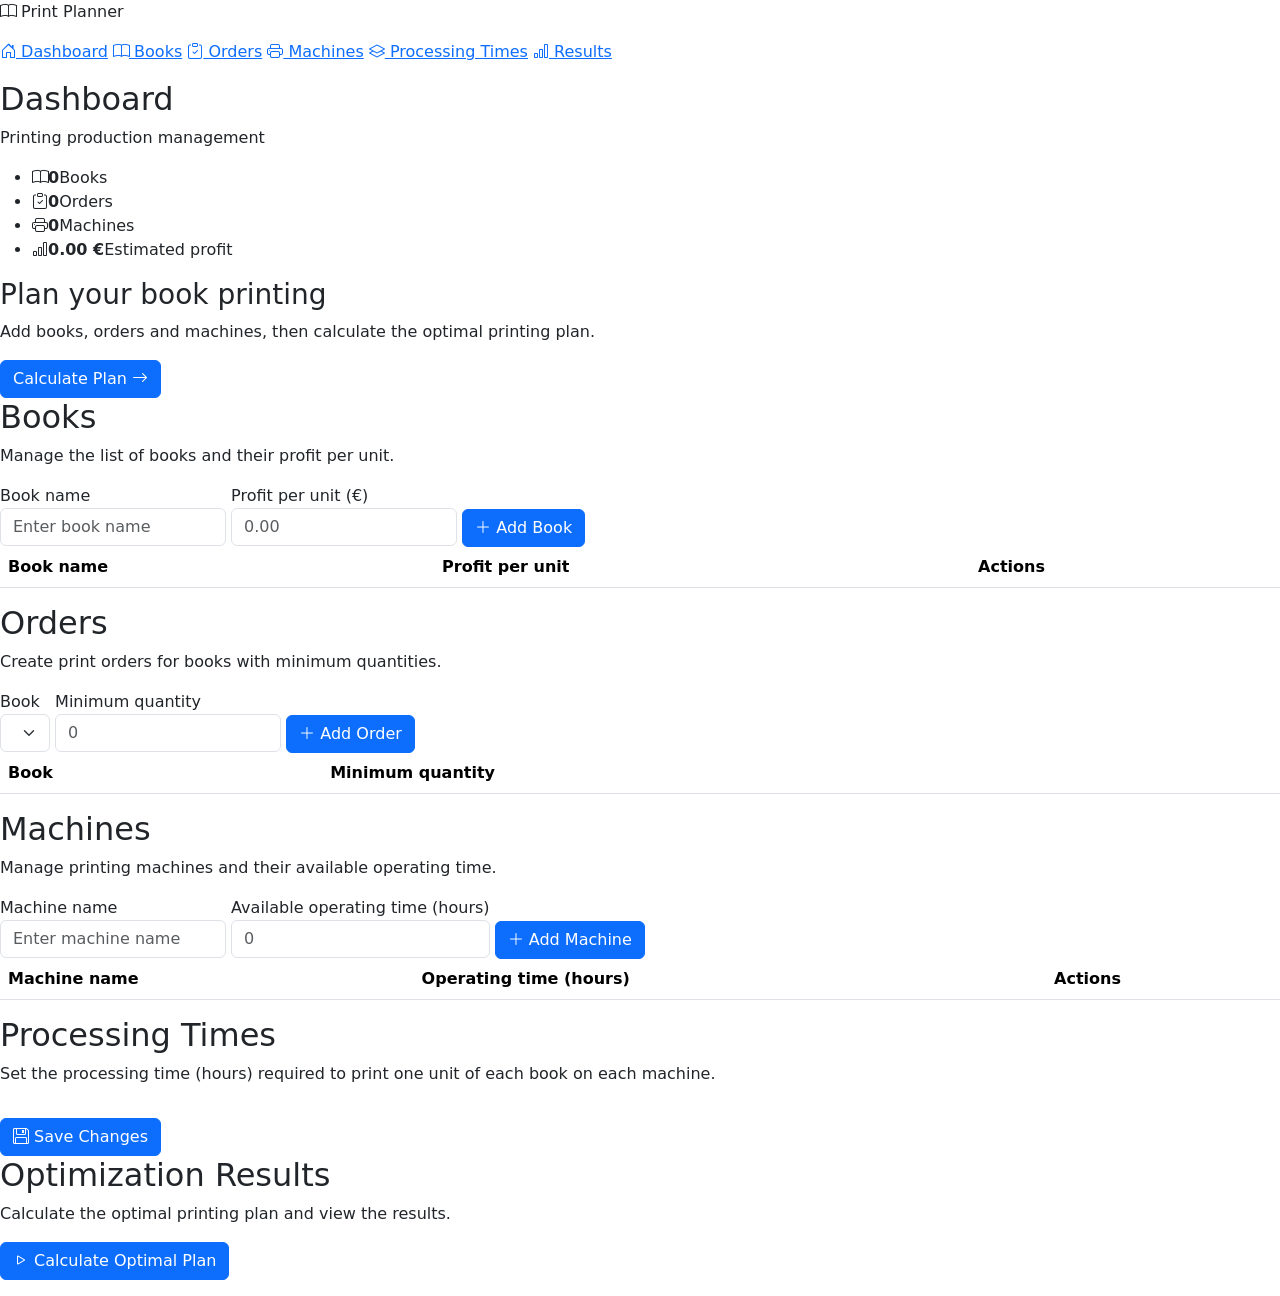
==== frontend/planner.html @ f0a4769e "Add initial planner HTML structure and content" ====
<!DOCTYPE html>
<html lang="en">
<head>
  <meta charset="UTF-8">
  <meta name="viewport" content="width=device-width, initial-scale=1">
  <title>Print Planner</title>
  <link href="https://cdn.jsdelivr.net/npm/bootstrap@5.3.3/dist/css/bootstrap.min.css" rel="stylesheet">
  <link href="https://cdn.jsdelivr.net/npm/bootstrap-icons@1.11.3/font/bootstrap-icons.min.css" rel="stylesheet">
  <link href="style.css" rel="stylesheet">
</head>
<body>

  <!-- Sānu izvēlne -->
  <nav>
    <p class="logo"><i class="bi bi-book"></i> Print Planner</p>
    <a href="#dashboard"><i class="bi bi-house-door"></i> Dashboard</a>
    <a href="#books"><i class="bi bi-book"></i> Books</a>
    <a href="#orders"><i class="bi bi-clipboard-check"></i> Orders</a>
    <a href="#machines"><i class="bi bi-printer"></i> Machines</a>
    <a href="#times"><i class="bi bi-layers"></i> Processing Times</a>
    <a href="#results"><i class="bi bi-bar-chart"></i> Results</a>
  </nav>

  <main>
    <p id="message"></p>

    <!-- Dashboard -->
    <section id="dashboard">
      <header>
        <hgroup>
          <h2 class="title">Dashboard</h2>
          <p class="note">Printing production management</p>
        </hgroup>
      </header>

      <ul class="stats">
        <li class="lavender"><i class="bi bi-book"></i><strong id="count-books">0</strong><span>Books</span></li>
        <li class="mint"><i class="bi bi-clipboard-check"></i><strong id="count-orders">0</strong><span>Orders</span></li>
        <li class="pink"><i class="bi bi-printer"></i><strong id="count-machines">0</strong><span>Machines</span></li>
        <li class="lavender"><i class="bi bi-bar-chart"></i><strong id="count-profit">0.00 €</strong><span>Estimated profit</span></li>
      </ul>

      <article class="hero">
        <hgroup>
          <h3 class="title">Plan your book printing</h3>
          <p class="note">Add books, orders and machines, then calculate the optimal printing plan.</p>
          <a href="#results" class="btn btn-primary">Calculate Plan <i class="bi bi-arrow-right"></i></a>
        </hgroup>
      </article>
    </section>

    <!-- FE1 + FE8: grāmatas -->
    <section id="books">
      <header>
        <hgroup>
          <h2 class="title">Books</h2>
          <p class="note">Manage the list of books and their profit per unit.</p>
        </hgroup>
      </header>

      <form data-list="books" novalidate>
        <input type="hidden" name="id">
        <label>Book name
          <input class="form-control" name="name" required minlength="2" maxlength="120" placeholder="Enter book name">
          <small class="invalid-feedback">Enter a name (at least 2 characters).</small>
        </label>
        <label>Profit per unit (€)
          <input class="form-control" name="profitPerUnit" type="number" min="0" step="0.01" required placeholder="0.00">
          <small class="invalid-feedback">Enter a profit of 0 or more.</small>
        </label>
        <button class="btn btn-primary"><i class="bi bi-plus-lg"></i> <span data-label="Add Book">Add Book</span></button>
        <button class="btn btn-outline-secondary cancel" type="button" onclick="resetForm(this.form)" hidden>Cancel</button>
      </form>

      <table class="table">
        <thead><tr><th>Book name</th><th>Profit per unit</th><th>Actions</th></tr></thead>
        <tbody id="books-rows"></tbody>
      </table>
    </section>

    <!-- FE2: pasūtījumi -->
    <section id="orders">
      <header>
        <hgroup>
          <h2 class="title">Orders</h2>
          <p class="note">Create print orders for books with minimum quantities.</p>
        </hgroup>
      </header>

      <form data-list="orders" novalidate>
        <label>Book
          <select id="orderBook" class="form-select" name="bookId" required></select>
          <small class="invalid-feedback">Choose a book.</small>
        </label>
        <label>Minimum quantity
          <input class="form-control" name="minQuantity" type="number" min="1" step="1" required placeholder="0">
          <small class="invalid-feedback">Enter a whole number, 1 or more.</small>
        </label>
        <button class="btn btn-primary"><i class="bi bi-plus-lg"></i> Add Order</button>
      </form>

      <table class="table">
        <thead><tr><th>Book</th><th>Minimum quantity</th></tr></thead>
        <tbody id="orders-rows"></tbody>
      </table>
    </section>

    <!-- FE3 + FE8: iekārtas -->
    <section id="machines">
      <header>
        <hgroup>
          <h2 class="title">Machines</h2>
          <p class="note">Manage printing machines and their available operating time.</p>
        </hgroup>
      </header>

      <form data-list="machines" novalidate>
        <input type="hidden" name="id">
        <label>Machine name
          <input class="form-control" name="name" required minlength="2" maxlength="120" placeholder="Enter machine name">
          <small class="invalid-feedback">Enter a name (at least 2 characters).</small>
        </label>
        <label>Available operating time (hours)
          <input class="form-control" name="availableTime" type="number" min="0.01" step="any" required placeholder="0">
          <small class="invalid-feedback">Enter hours greater than 0.</small>
        </label>
        <button class="btn btn-primary"><i class="bi bi-plus-lg"></i> <span data-label="Add Machine">Add Machine</span></button>
        <button class="btn btn-outline-secondary cancel" type="button" onclick="resetForm(this.form)" hidden>Cancel</button>
      </form>

      <table class="table">
        <thead><tr><th>Machine name</th><th>Operating time (hours)</th><th>Actions</th></tr></thead>
        <tbody id="machines-rows"></tbody>
      </table>
    </section>

    <!-- FE4: apstrādes laiki -->
    <section id="times">
      <header>
        <hgroup>
          <h2 class="title">Processing Times</h2>
          <p class="note">Set the processing time (hours) required to print one unit of each book on each machine.</p>
        </hgroup>
      </header>

      <form id="timesForm" novalidate>
        <table id="timesTable" class="table"></table>
        <button class="btn btn-primary"><i class="bi bi-floppy"></i> Save Changes</button>
      </form>
    </section>

    <!-- FE5 + FE6 + FE7 + FE10: optimizācijas rezultāti -->
    <section id="results">
      <header>
        <hgroup>
          <h2 class="title">Optimization Results</h2>
          <p class="note">Calculate the optimal printing plan and view the results.</p>
        </hgroup>
      </header>

      <button id="optimizeButton" class="btn btn-primary" onclick="runOptimize()"><i class="bi bi-play"></i> Calculate Optimal Plan</button>
      <p id="planInfo" class="error"></p>

      <article id="result" hidden>
        <aside class="trophy">
          <i class="bi bi-trophy"></i>
          <p>Total profit</p>
          <strong id="totalProfit"></strong>
        </aside>

        <table class="table">
          <thead><tr><th>Order</th><th>Print quantity</th><th>Profit</th><th>Graph</th></tr></thead>
          <tbody id="planRows"></tbody>
        </table>

        <aside class="load">
          <h3 class="subtitle">Machine Utilization</h3>
          <ul id="loadList"></ul>
        </aside>
      </article>
    </section>
  </main>

  <script src="app.js"></script>
</body>
</html>
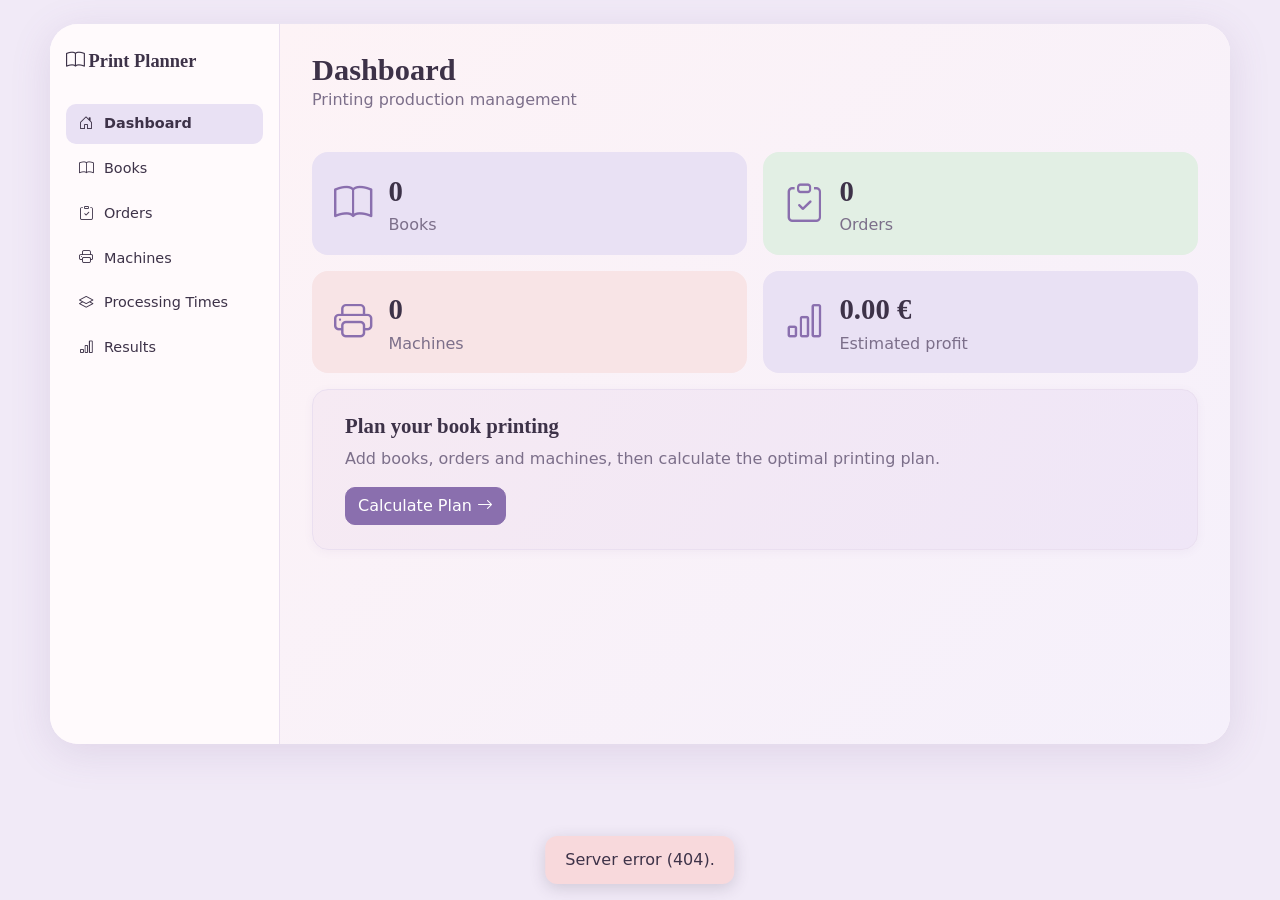
==== commit b6bb395d: "PRO-150 PRO-151: implement frontend optimization UI" ====
--- a/frontend/planner.html
+++ b/frontend/planner.html
@@ -1,186 +1,194 @@
-<!DOCTYPE html>
-<html lang="en">
-<head>
-  <meta charset="UTF-8">
-  <meta name="viewport" content="width=device-width, initial-scale=1">
-  <title>Print Planner</title>
-  <link href="https://cdn.jsdelivr.net/npm/bootstrap@5.3.3/dist/css/bootstrap.min.css" rel="stylesheet">
-  <link href="https://cdn.jsdelivr.net/npm/bootstrap-icons@1.11.3/font/bootstrap-icons.min.css" rel="stylesheet">
-  <link href="style.css" rel="stylesheet">
-</head>
-<body>
-
-  <!-- Sānu izvēlne -->
-  <nav>
-    <p class="logo"><i class="bi bi-book"></i> Print Planner</p>
-    <a href="#dashboard"><i class="bi bi-house-door"></i> Dashboard</a>
-    <a href="#books"><i class="bi bi-book"></i> Books</a>
-    <a href="#orders"><i class="bi bi-clipboard-check"></i> Orders</a>
-    <a href="#machines"><i class="bi bi-printer"></i> Machines</a>
-    <a href="#times"><i class="bi bi-layers"></i> Processing Times</a>
-    <a href="#results"><i class="bi bi-bar-chart"></i> Results</a>
-  </nav>
-
-  <main>
-    <p id="message"></p>
-
-    <!-- Dashboard -->
-    <section id="dashboard">
-      <header>
-        <hgroup>
-          <h2 class="title">Dashboard</h2>
-          <p class="note">Printing production management</p>
-        </hgroup>
-      </header>
-
-      <ul class="stats">
-        <li class="lavender"><i class="bi bi-book"></i><strong id="count-books">0</strong><span>Books</span></li>
-        <li class="mint"><i class="bi bi-clipboard-check"></i><strong id="count-orders">0</strong><span>Orders</span></li>
-        <li class="pink"><i class="bi bi-printer"></i><strong id="count-machines">0</strong><span>Machines</span></li>
-        <li class="lavender"><i class="bi bi-bar-chart"></i><strong id="count-profit">0.00 €</strong><span>Estimated profit</span></li>
-      </ul>
-
-      <article class="hero">
-        <hgroup>
-          <h3 class="title">Plan your book printing</h3>
-          <p class="note">Add books, orders and machines, then calculate the optimal printing plan.</p>
-          <a href="#results" class="btn btn-primary">Calculate Plan <i class="bi bi-arrow-right"></i></a>
-        </hgroup>
-      </article>
-    </section>
-
-    <!-- FE1 + FE8: grāmatas -->
-    <section id="books">
-      <header>
-        <hgroup>
-          <h2 class="title">Books</h2>
-          <p class="note">Manage the list of books and their profit per unit.</p>
-        </hgroup>
-      </header>
-
-      <form data-list="books" novalidate>
-        <input type="hidden" name="id">
-        <label>Book name
-          <input class="form-control" name="name" required minlength="2" maxlength="120" placeholder="Enter book name">
-          <small class="invalid-feedback">Enter a name (at least 2 characters).</small>
-        </label>
-        <label>Profit per unit (€)
-          <input class="form-control" name="profitPerUnit" type="number" min="0" step="0.01" required placeholder="0.00">
-          <small class="invalid-feedback">Enter a profit of 0 or more.</small>
-        </label>
-        <button class="btn btn-primary"><i class="bi bi-plus-lg"></i> <span data-label="Add Book">Add Book</span></button>
-        <button class="btn btn-outline-secondary cancel" type="button" onclick="resetForm(this.form)" hidden>Cancel</button>
-      </form>
-
-      <table class="table">
-        <thead><tr><th>Book name</th><th>Profit per unit</th><th>Actions</th></tr></thead>
-        <tbody id="books-rows"></tbody>
-      </table>
-    </section>
-
-    <!-- FE2: pasūtījumi -->
-    <section id="orders">
-      <header>
-        <hgroup>
-          <h2 class="title">Orders</h2>
-          <p class="note">Create print orders for books with minimum quantities.</p>
-        </hgroup>
-      </header>
-
-      <form data-list="orders" novalidate>
-        <label>Book
-          <select id="orderBook" class="form-select" name="bookId" required></select>
-          <small class="invalid-feedback">Choose a book.</small>
-        </label>
-        <label>Minimum quantity
-          <input class="form-control" name="minQuantity" type="number" min="1" step="1" required placeholder="0">
-          <small class="invalid-feedback">Enter a whole number, 1 or more.</small>
-        </label>
-        <button class="btn btn-primary"><i class="bi bi-plus-lg"></i> Add Order</button>
-      </form>
-
-      <table class="table">
-        <thead><tr><th>Book</th><th>Minimum quantity</th></tr></thead>
-        <tbody id="orders-rows"></tbody>
-      </table>
-    </section>
-
-    <!-- FE3 + FE8: iekārtas -->
-    <section id="machines">
-      <header>
-        <hgroup>
-          <h2 class="title">Machines</h2>
-          <p class="note">Manage printing machines and their available operating time.</p>
-        </hgroup>
-      </header>
-
-      <form data-list="machines" novalidate>
-        <input type="hidden" name="id">
-        <label>Machine name
-          <input class="form-control" name="name" required minlength="2" maxlength="120" placeholder="Enter machine name">
-          <small class="invalid-feedback">Enter a name (at least 2 characters).</small>
-        </label>
-        <label>Available operating time (hours)
-          <input class="form-control" name="availableTime" type="number" min="0.01" step="any" required placeholder="0">
-          <small class="invalid-feedback">Enter hours greater than 0.</small>
-        </label>
-        <button class="btn btn-primary"><i class="bi bi-plus-lg"></i> <span data-label="Add Machine">Add Machine</span></button>
-        <button class="btn btn-outline-secondary cancel" type="button" onclick="resetForm(this.form)" hidden>Cancel</button>
-      </form>
-
-      <table class="table">
-        <thead><tr><th>Machine name</th><th>Operating time (hours)</th><th>Actions</th></tr></thead>
-        <tbody id="machines-rows"></tbody>
-      </table>
-    </section>
-
-    <!-- FE4: apstrādes laiki -->
-    <section id="times">
-      <header>
-        <hgroup>
-          <h2 class="title">Processing Times</h2>
-          <p class="note">Set the processing time (hours) required to print one unit of each book on each machine.</p>
-        </hgroup>
-      </header>
-
-      <form id="timesForm" novalidate>
-        <table id="timesTable" class="table"></table>
-        <button class="btn btn-primary"><i class="bi bi-floppy"></i> Save Changes</button>
-      </form>
-    </section>
-
-    <!-- FE5 + FE6 + FE7 + FE10: optimizācijas rezultāti -->
-    <section id="results">
-      <header>
-        <hgroup>
-          <h2 class="title">Optimization Results</h2>
-          <p class="note">Calculate the optimal printing plan and view the results.</p>
-        </hgroup>
-      </header>
-
-      <button id="optimizeButton" class="btn btn-primary" onclick="runOptimize()"><i class="bi bi-play"></i> Calculate Optimal Plan</button>
-      <p id="planInfo" class="error"></p>
-
-      <article id="result" hidden>
-        <aside class="trophy">
-          <i class="bi bi-trophy"></i>
-          <p>Total profit</p>
-          <strong id="totalProfit"></strong>
-        </aside>
-
-        <table class="table">
-          <thead><tr><th>Order</th><th>Print quantity</th><th>Profit</th><th>Graph</th></tr></thead>
-          <tbody id="planRows"></tbody>
-        </table>
-
-        <aside class="load">
-          <h3 class="subtitle">Machine Utilization</h3>
-          <ul id="loadList"></ul>
-        </aside>
-      </article>
-    </section>
-  </main>
-
-  <script src="app.js"></script>
-</body>
-</html>
+<!DOCTYPE html>
+<html lang="en">
+<head>
+  <meta charset="UTF-8">
+  <meta name="viewport" content="width=device-width, initial-scale=1">
+  <title>Print Planner</title>
+  <link href="https://cdn.jsdelivr.net/npm/bootstrap@5.3.3/dist/css/bootstrap.min.css" rel="stylesheet">
+  <link href="https://cdn.jsdelivr.net/npm/bootstrap-icons@1.11.3/font/bootstrap-icons.min.css" rel="stylesheet">
+  <link href="style.css" rel="stylesheet">
+</head>
+<body>
+
+  <!-- Sānu izvēlne -->
+  <nav>
+    <p class="logo"><i class="bi bi-book"></i> Print Planner</p>
+    <a href="#dashboard"><i class="bi bi-house-door"></i> Dashboard</a>
+    <a href="#books"><i class="bi bi-book"></i> Books</a>
+    <a href="#orders"><i class="bi bi-clipboard-check"></i> Orders</a>
+    <a href="#machines"><i class="bi bi-printer"></i> Machines</a>
+    <a href="#times"><i class="bi bi-layers"></i> Processing Times</a>
+    <a href="#results"><i class="bi bi-bar-chart"></i> Results</a>
+  </nav>
+
+  <main>
+    <p id="message"></p>
+
+    <!-- Dashboard -->
+    <section id="dashboard">
+      <header>
+        <hgroup>
+          <h2 class="title">Dashboard</h2>
+          <p class="note">Printing production management</p>
+        </hgroup>
+      </header>
+
+      <ul class="stats">
+        <li class="lavender"><i class="bi bi-book"></i><strong id="count-books">0</strong><span>Books</span></li>
+        <li class="mint"><i class="bi bi-clipboard-check"></i><strong id="count-orders">0</strong><span>Orders</span></li>
+        <li class="pink"><i class="bi bi-printer"></i><strong id="count-machines">0</strong><span>Machines</span></li>
+        <li class="lavender"><i class="bi bi-bar-chart"></i><strong id="count-profit">0.00 €</strong><span>Estimated profit</span></li>
+      </ul>
+
+      <article class="hero">
+        <hgroup>
+          <h3 class="title">Plan your book printing</h3>
+          <p class="note">Add books, orders and machines, then calculate the optimal printing plan.</p>
+          <a href="#results" class="btn btn-primary">Calculate Plan <i class="bi bi-arrow-right"></i></a>
+        </hgroup>
+      </article>
+    </section>
+
+    <!-- FE1 + FE8: grāmatas -->
+    <section id="books">
+      <header>
+        <hgroup>
+          <h2 class="title">Books</h2>
+          <p class="note">Manage the list of books and their profit per unit.</p>
+        </hgroup>
+      </header>
+
+      <form data-list="books" novalidate>
+        <input type="hidden" name="id">
+        <label>Book name
+          <input class="form-control" name="name" required minlength="2" maxlength="120" placeholder="Enter book name">
+          <small class="invalid-feedback">Enter a name (at least 2 characters).</small>
+        </label>
+        <label>Profit per unit (€)
+          <input class="form-control" name="profitPerUnit" type="number" min="0" step="0.01" required placeholder="0.00">
+          <small class="invalid-feedback">Enter a profit of 0 or more.</small>
+        </label>
+        <button class="btn btn-primary"><i class="bi bi-plus-lg"></i> <span data-label="Add Book">Add Book</span></button>
+        <button class="btn btn-outline-secondary cancel" type="button" onclick="resetForm(this.form)" hidden>Cancel</button>
+      </form>
+
+      <table class="table">
+        <thead><tr><th>Book name</th><th>Profit per unit</th><th>Actions</th></tr></thead>
+        <tbody id="books-rows"></tbody>
+      </table>
+    </section>
+
+    <!-- FE2: pasūtījumi -->
+    <section id="orders">
+      <header>
+        <hgroup>
+          <h2 class="title">Orders</h2>
+          <p class="note">Create print orders for books with minimum quantities.</p>
+        </hgroup>
+      </header>
+
+      <form data-list="orders" novalidate>
+        <label>Book
+          <select id="orderBook" class="form-select" name="bookId" required></select>
+          <small class="invalid-feedback">Choose a book.</small>
+        </label>
+        <label>Minimum quantity
+          <input class="form-control" name="minQuantity" type="number" min="1" step="1" required placeholder="0">
+          <small class="invalid-feedback">Enter a whole number, 1 or more.</small>
+        </label>
+        <button class="btn btn-primary"><i class="bi bi-plus-lg"></i> Add Order</button>
+      </form>
+
+      <table class="table">
+        <thead><tr><th>Book</th><th>Minimum quantity</th></tr></thead>
+        <tbody id="orders-rows"></tbody>
+      </table>
+    </section>
+
+    <!-- FE3 + FE8: iekārtas -->
+    <section id="machines">
+      <header>
+        <hgroup>
+          <h2 class="title">Machines</h2>
+          <p class="note">Manage printing machines and their available operating time.</p>
+        </hgroup>
+      </header>
+
+      <form data-list="machines" novalidate>
+        <input type="hidden" name="id">
+        <label>Machine name
+          <input class="form-control" name="name" required minlength="2" maxlength="120" placeholder="Enter machine name">
+          <small class="invalid-feedback">Enter a name (at least 2 characters).</small>
+        </label>
+        <label>Available operating time (minutes)
+          <input class="form-control" name="availableTime" type="number" min="0.01" step="any" required placeholder="0">
+          <small class="invalid-feedback">Enter minutes greater than 0.</small>
+        </label>
+        <label>Continuous printing time before maintenance (minutes)
+          <input class="form-control" name="continuousPrintingTime" type="number" min="0.01" step="any" required placeholder="0">
+          <small class="invalid-feedback">Enter minutes greater than 0.</small>
+        </label>
+        <label>Maintenance duration (minutes)
+          <input class="form-control" name="maintenanceTime" type="number" min="0" step="any" required placeholder="0">
+          <small class="invalid-feedback">Enter 0 or more minutes.</small>
+        </label>
+        <button class="btn btn-primary"><i class="bi bi-plus-lg"></i> <span data-label="Add Machine">Add Machine</span></button>
+        <button class="btn btn-outline-secondary cancel" type="button" onclick="resetForm(this.form)" hidden>Cancel</button>
+      </form>
+
+      <table class="table">
+        <thead><tr><th>Machine name</th><th>Operating time (minutes)</th><th>Print time before maintenance (minutes)</th><th>Maintenance duration (minutes)</th><th>Actions</th></tr></thead>
+        <tbody id="machines-rows"></tbody>
+      </table>
+    </section>
+
+    <!-- FE4: apstrādes laiki -->
+    <section id="times">
+      <header>
+        <hgroup>
+          <h2 class="title">Processing Times</h2>
+          <p class="note">Set the processing time (minutes) required to print one unit of each book on each machine.</p>
+        </hgroup>
+      </header>
+
+      <form id="timesForm" novalidate>
+        <table id="timesTable" class="table"></table>
+        <button class="btn btn-primary"><i class="bi bi-floppy"></i> Save Changes</button>
+      </form>
+    </section>
+
+    <!-- FE5 + FE6 + FE7 + FE10: optimizācijas rezultāti -->
+    <section id="results">
+      <header>
+        <hgroup>
+          <h2 class="title">Optimization Results</h2>
+          <p class="note">Calculate the optimal printing plan and view the results.</p>
+        </hgroup>
+      </header>
+
+      <button id="optimizeButton" class="btn btn-primary" onclick="runOptimize()"><i class="bi bi-play"></i> Calculate Optimal Plan</button>
+      <p id="planInfo" class="error"></p>
+
+      <article id="result" hidden>
+        <aside class="trophy">
+          <i class="bi bi-trophy"></i>
+          <p>Total profit</p>
+          <strong id="totalProfit"></strong>
+        </aside>
+
+        <table class="table">
+          <thead><tr><th>Order</th><th>Print quantity</th><th>Profit</th><th>Graph</th></tr></thead>
+          <tbody id="planRows"></tbody>
+        </table>
+
+        <aside class="load">
+          <h3 class="subtitle">Machine Utilization</h3>
+          <ul id="loadList"></ul>
+        </aside>
+      </article>
+    </section>
+  </main>
+
+  <script src="app.js"></script>
+</body>
+</html>
--- a/frontend/style.css
+++ b/frontend/style.css
@@ -0,0 +1,269 @@
+/* ===== Krāsas ===== */
+:root {
+  --ink: #3d3248;
+  --soft: #7c6f8a;
+  --line: #eadff0;
+  --purple: #8a6fae;
+  --purple-dark: #76599c;
+  --lavender: #e9e1f4;
+  --pink: #f8e4e6;
+  --mint: #e2efe4;
+  --sage: #a9c9a4;
+  --red: #b3483f;
+}
+
+html { background: #f1eaf7; scroll-behavior: smooth; }
+
+body {
+  display: grid;
+  grid-template-columns: 230px 1fr;
+  max-width: 1180px;
+  min-height: 720px;
+  margin: 1.5rem auto;
+  overflow: hidden;
+  color: var(--ink);
+  font-family: system-ui, "Segoe UI", Roboto, sans-serif;
+  background: #fffafc;
+  border-radius: 28px;
+  box-shadow: 0 8px 40px rgba(120, 90, 150, .15);
+}
+
+/* ===== Virsraksti ===== */
+.title, .subtitle { font-family: Georgia, "Times New Roman", serif; font-weight: 700; }
+h2.title { margin: 0; font-size: 1.9rem; }
+h3.title { font-size: 1.3rem; }
+.subtitle { margin: 2rem 0 1rem; font-size: 1.15rem; }
+.note { color: var(--soft); }
+
+/* ===== Sānu izvēlne ===== */
+nav {
+  display: flex;
+  flex-direction: column;
+  gap: .25rem;
+  padding: 1.5rem 1rem 0;
+  background: #fffafc;
+  border-right: 1px solid var(--line);
+  border-radius: 28px 0 0 28px;
+}
+.logo {
+  margin-bottom: 1.5rem;
+  font-family: Georgia, serif;
+  font-size: 1.15rem;
+  font-weight: 700;
+}
+nav a {
+  display: flex;
+  align-items: center;
+  gap: .7rem;
+  padding: .6rem .8rem;
+  color: var(--ink);
+  font-size: .9rem;
+  text-decoration: none;
+  border-radius: 10px;
+}
+nav a:hover { background: var(--pink); }
+
+body:not(:has(section:target)) a[href="#dashboard"],
+body:has(#dashboard:target) a[href="#dashboard"],
+body:has(#books:target) a[href="#books"],
+body:has(#orders:target) a[href="#orders"],
+body:has(#machines:target) a[href="#machines"],
+body:has(#times:target) a[href="#times"],
+body:has(#results:target) a[href="#results"] {
+  background: var(--lavender);
+  font-weight: 600;
+}
+
+/* ===== Lapas ===== */
+main {
+  padding: 1.75rem 2rem;
+  background: linear-gradient(135deg, #fdf3f6, #f5f0fb);
+  border-radius: 0 28px 28px 0;
+}
+section { display: none; }
+section:target { display: block; }
+body:not(:has(section:target)) #dashboard { display: block; }
+
+section > header {
+  display: flex;
+  align-items: center;
+  justify-content: space-between;
+  margin-bottom: 1.5rem;
+}
+
+/* ===== Kartītes ===== */
+form[data-list], .hero, .trophy, .load {
+  background: #fff;
+  border: 1px solid var(--line);
+  border-radius: 16px;
+  box-shadow: 0 2px 10px rgba(120, 90, 150, .06);
+}
+
+form[data-list] {
+  display: flex;
+  flex-wrap: wrap;
+  align-items: flex-end;
+  gap: 1rem;
+  margin-bottom: 1.5rem;
+  padding: 1.1rem;
+}
+form[data-list] label {
+  display: flex;
+  flex-direction: column;
+  flex: 1 1 200px;
+  gap: .25rem;
+  font-size: .85rem;
+  font-weight: 600;
+}
+
+.form-control, .form-select {
+  border-color: var(--line);
+  border-radius: 10px;
+}
+.form-control:focus, .form-select:focus {
+  border-color: var(--purple);
+  box-shadow: 0 0 0 .2rem rgba(138, 111, 174, .2);
+}
+
+.was-validated .form-control:valid, .was-validated .form-select:valid {
+  border-color: var(--line);
+  background-image: none;
+}
+.was-validated .form-control:invalid, .was-validated .form-select:invalid { border-color: #d98a82; }
+.invalid-feedback { color: var(--red); font-weight: 400; }
+
+/* ===== Pogas ===== */
+.btn { border-radius: 10px; }
+.btn-primary {
+  --bs-btn-bg: var(--purple);
+  --bs-btn-border-color: var(--purple);
+  --bs-btn-hover-bg: var(--purple-dark);
+  --bs-btn-hover-border-color: var(--purple-dark);
+  --bs-btn-active-bg: var(--purple-dark);
+  --bs-btn-active-border-color: var(--purple-dark);
+}
+.btn-outline-secondary {
+  --bs-btn-color: var(--soft);
+  --bs-btn-border-color: var(--line);
+  --bs-btn-hover-color: var(--ink);
+  --bs-btn-hover-bg: var(--lavender);
+  --bs-btn-hover-border-color: var(--lavender);
+}
+
+/* ===== Tabulas ===== */
+.table {
+  --bs-table-bg: #fff;
+  --bs-table-color: var(--ink);
+  --bs-table-border-color: var(--line);
+  margin-bottom: 1.25rem;
+  vertical-align: middle;
+  border: 1px solid var(--line);
+  border-collapse: separate;
+  border-spacing: 0;
+  border-radius: 14px;
+  overflow: hidden;
+}
+.table th { --bs-table-bg: var(--lavender); font-size: .85rem; }
+.table th:last-child, td.actions { text-align: right; }
+.empty { padding: 1.5rem; text-align: center; color: var(--soft); }
+tr.total td { font-weight: 700; background: var(--lavender); }
+
+button.edit {
+  width: 34px;
+  height: 34px;
+  border: 0;
+  border-radius: 8px;
+  color: var(--ink);
+  background: #f1ecf6;
+}
+
+/* ===== Dashboard ===== */
+.stats {
+  display: grid;
+  grid-template-columns: 1fr 1fr;
+  gap: 1rem;
+  margin-bottom: 1rem;
+  padding: 0;
+  list-style: none;
+}
+.stats li {
+  display: grid;
+  grid-template-columns: auto 1fr;
+  grid-template-areas: "icon number" "icon label";
+  column-gap: 1rem;
+  align-items: center;
+  padding: 1.1rem 1.4rem;
+  border-radius: 16px;
+}
+.stats i { grid-area: icon; font-size: 2.4rem; color: var(--purple); }
+.stats strong { grid-area: number; font-family: Georgia, serif; font-size: 1.8rem; }
+.stats span { grid-area: label; color: var(--soft); }
+.lavender { background: var(--lavender); }
+.mint { background: var(--mint); }
+.pink { background: var(--pink); }
+
+.hero {
+  display: flex;
+  align-items: center;
+  justify-content: space-between;
+  padding: 1.5rem 2rem;
+  background: linear-gradient(120deg, #f6eaf3, #efe6f7);
+}
+
+/* ===== Rezultāti ===== */
+#optimizeButton { display: block; margin: 0 auto 1.5rem; }
+
+#result {
+  display: grid;
+  grid-template-columns: 140px 1fr 250px;
+  gap: 1rem;
+  align-items: start;
+}
+.trophy { padding: 1.25rem 1rem; text-align: center; background: var(--pink); }
+.trophy i { font-size: 2.2rem; color: #e3b25c; }
+.trophy strong { font-family: Georgia, serif; font-size: 1.4rem; }
+.load { padding: 1rem 1.25rem; }
+.load .subtitle { margin-top: 0; font-size: 1rem; }
+.load ul { margin: 0; padding: 0; list-style: none; }
+.load li { display: grid; grid-template-columns: 1fr auto; margin-bottom: 1rem; font-size: .9rem; }
+.load small { grid-column: 1 / -1; color: var(--soft); }
+
+progress {
+  grid-column: 1 / -1;
+  width: 100%;
+  min-width: 60px;
+  height: 10px;
+  border: 0;
+  border-radius: 99px;
+  overflow: hidden;
+  appearance: none;
+  background: var(--lavender);
+}
+progress::-webkit-progress-bar { background: var(--lavender); }
+progress::-webkit-progress-value { background: var(--sage); border-radius: 99px; }
+progress::-moz-progress-bar { background: var(--sage); }
+
+/* ===== Paziņojumi ===== */
+.error { color: var(--red); }
+#message {
+  position: fixed;
+  bottom: 1rem;
+  left: 50%;
+  transform: translateX(-50%);
+  z-index: 10;
+  margin: 0;
+  padding: .75rem 1.25rem;
+  background: var(--mint);
+  border-radius: 12px;
+  box-shadow: 0 4px 16px rgba(61, 50, 72, .18);
+}
+#message:empty { display: none; }
+#message.error { color: var(--ink); background: #f8d9dc; }
+
+/* ===== Mazi ekrāni ===== */
+@media (max-width: 800px) {
+  body { grid-template-columns: 1fr; margin: 0; border-radius: 0; }
+  nav { flex-direction: row; flex-wrap: wrap; padding-bottom: 1rem; border-radius: 0; }
+  main { padding: 1rem; border-radius: 0; }
+  .stats, #result { grid-template-columns: 1fr; }
+}
